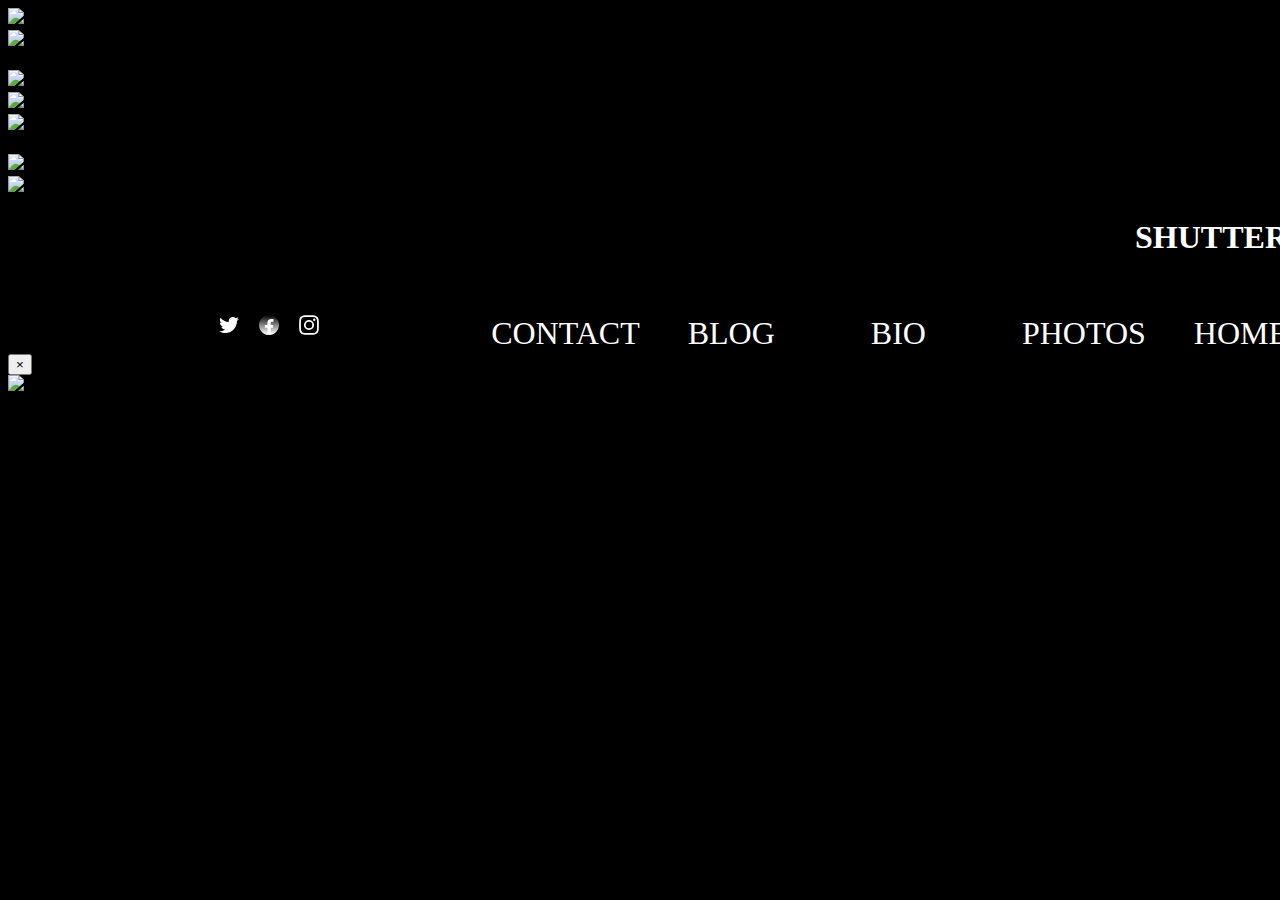
==== CS360Lab3.html @ 371bce8d "Add files via upload" ====
<!doctype html>
<html lang="en">
  <head>
<!--style="width:600px;height:350px;overflow:hidden;margin-left:0px;position:absolute"-->
<!--Images from https://www.cntraveler.com/gallery/15-beautiful-pictures-of-spring-flowers-around-the-world -->
    <meta charset="utf-8">
    <meta name="viewport" content="width=device-width, initial-scale=1">
    <link href="https://cdn.jsdelivr.net/npm/bootstrap@5.2.3/dist/css/bootstrap.min.css" rel="stylesheet" integrity="sha384-rbsA2VBKQhggwzxH7pPCaAqO46MgnOM80zW1RWuH61DGLwZJEdK2Kadq2F9CUG65" crossorigin="anonymous">
    <link rel="stylesheet" type="text/css" href="style.css">
<script src="https://code.jquery.com/jquery-3.3.1.slim.min.js" integrity="sha384-q8i/X+965DzO0rT7abK41JStQIAqVgRVzpbzo5smXKp4YfRvH+8abtTE1Pi6jizo" crossorigin="anonymous"></script>
<script src="https://cdn.jsdelivr.net/npm/popper.js@1.14.7/dist/umd/popper.min.js" integrity="sha384-UO2eT0CpHqdSJQ6hJty5KVphtPhzWj9WO1clHTMGa3JDZwrnQq4sF86dIHNDz0W1" crossorigin="anonymous"></script>
<script src="https://cdn.jsdelivr.net/npm/bootstrap@4.3.1/dist/js/bootstrap.min.js" integrity="sha384-JjSmVgyd0p3pXB1rRibZUAYoIIy6OrQ6VrjIEaFf/nJGzIxFDsf4x0xIM+B07jRM" crossorigin="anonymous"></script>
    <title>CS360Lab3</title>
  </head>
  <body style="background-color:#000000;height:100%;width:100%">
		<div class="container-fluid" style="text-align:left;">
		<div class="row" style="text-align:left;">
			
			<div class="col-10">
			<div class="row-2">
			
				<div class="photo-section min-vh-100" style="position:relative;overflow:hidden;height:100%;width:100%">
					<div class="container-lg g-2" style="overflow:hidden;">
					<div class = "row g-4 row-cols-1 row-cols-sm-2 row-cols-md-2">
						<div class = "col" style="overflow:hidden;">
							<img src="1.png" class="photo" alt="photo-section" style="overflow:hidden; margin:0%">
						</div>
						<div class = "col" style="overflow:hidden;">
							<img src="2.png" class="photo" alt="photo-section" style="overflow:hidden; margin:0%">
						</div>
					</div>
					
					<div>
					&nbsp;
					</div>
					
					<div class = "row g-4 row-cols-1 row-cols-sm-3 row-cols-md-3">
						<div class = "col" style="overflow:hidden;">
							<img src="3.png" class="photo" alt="photo-section" style="overflow:hidden;">
						</div>
						<div class = "col g-4" style="overflow:hidden;">
							<img src="4.png" class="photo" alt="photo-section" style="overflow:hidden;">
						</div>
						<div class = "col" style="overflow:hidden;">
							<img src="5.png" class="photo" alt="photo-section" style="overflow:hidden;">
						</div>
					</div>
					
					<div>
					&nbsp;
					</div>
					
					<div class = "row g-4 row-cols-1 row-cols-sm-2 row-cols-md-2">
						<div class = "col" style="overflow:hidden;">
							<img src="6.png" class="photo" alt="photo-section" style="overflow:hidden; margin:0%">
						</div>
						<div class = "col" style="overflow:hidden;">
							<img src="7.png" class="photo" alt="photo-section" style="overflow:hidden; margin:0%">
						</div>
					</div> 
				</div>
			</div>
			
			</div>
			</div>
			
			<div class="col-2">
					<h1 style="text-align:right;color:#FFFFFF">SHUTTER<br><br></h1>
					<a href="index.html" style="text-decoration:none;font-size:32px;float:right;text-align:right;color:#FFFFFF">&nbsp;&nbsp;&nbsp;&nbsp;&nbsp;&nbsp;HOME<br></a>
					<a href="CS360Lab3.html" style="text-decoration:none;font-size:32px;float:right;text-align:right;color:#FFFFFF">&nbsp;&nbsp;&nbsp;&nbsp;&nbsp;&nbsp;&nbsp;&nbsp;&nbsp;&nbsp;&nbsp;&nbsp;PHOTOS<br></a>
					<a href="BIO.html" style="text-decoration:none;font-size:32px;float:right;text-align:right;color:#FFFFFF">&nbsp;&nbsp;&nbsp;&nbsp;&nbsp;&nbsp;&nbsp;&nbsp;&nbsp;&nbsp;&nbsp;&nbsp;BIO<br></a>
					<a href="BLOG.html" style="text-decoration:none;font-size:32px;float:right;text-align:right;color:#FFFFFF">&nbsp;&nbsp;&nbsp;&nbsp;&nbsp;&nbsp;BLOG<br></a>
					<a href="CONTACT.html" style="text-decoration:none;font-size:32px;float:right;text-align:right;color:#FFFFFF">&nbsp;&nbsp;&nbsp;&nbsp;&nbsp;&nbsp;&nbsp;&nbsp;&nbsp;&nbsp;&nbsp;&nbsp;&nbsp;&nbsp;&nbsp;&nbsp;&nbsp;&nbsp;&nbsp;CONTACT<br></a>
					<img src="Twitter-logo-spacer.svg" width="20" height="20" style="float:right;text-align:right">		
					<a href="CONTACT.html" target="_blank">	<img src="Instagram_simple_icon.svg" width="20" height="20" style="float:right;text-align:right"></a>
					<img src="Twitter-logo-spacer.svg" width="20" height="20" style="float:right;text-align:right">	
					<a href="CONTACT.html" target="_blank">	<img src="2021_Facebook_icon.svg" width="20" height="20" style="float:right;text-align:right"></a>
					<img src="Twitter-logo-spacer.svg" width="20" height="20" style="float:right;text-align:right">	
					<a href="CONTACT.html" target="_blank">	<img src="Twitter-logo.svg" width="20" height="20" style="float:right;text-align:right"></a>
			</div>
			
			</div>
			</div>
			
<!-- taken almost exactly from bootstrap website on modals https://getbootstrap.com/docs/4.0/components/modal/-->
<div class="modal" id="photo-modal" tabindex="-1">
  <div class="modal-dialog modal-dialog-centered modal-lg">
    <div class="modal-content">
      <div class="modal-header">
        <h5 class="modal-title">Modal title</h5>
        <button type="button" class="close" data-dismiss="modal" aria-label="Close">
          <span aria-hidden="true">&times;</span>
        </button>
      </div>
      <div class="modal-body">
         <img src="1.jpg" class="modal-img" alt="modal img">
      </div>
      <div class="modal-footer">
      </div>
    </div>
  </div>
</div>
			
<script src="modal.js"></script>
			
  </body>
</html>
---- style.css ----
html
{
}

img
{
	max-width:100%;
}
  
.photo-section
{
	padding:0px 0;
}
  
.photo
{
	<!--background-color: #FFFFFF;-->
	padding: 0px;
	width: 100%;
	height: 100%;
	cursor: pointer;
}
  
#photo-modal .modal-img{
	width: 100%;
}
  
$grid-breakpoints:
(
	xs: 0,
	sm: 576px,
	md: 768px,
	lg: 992px,
	xl: 1200px,
	xxl: 1400px
);
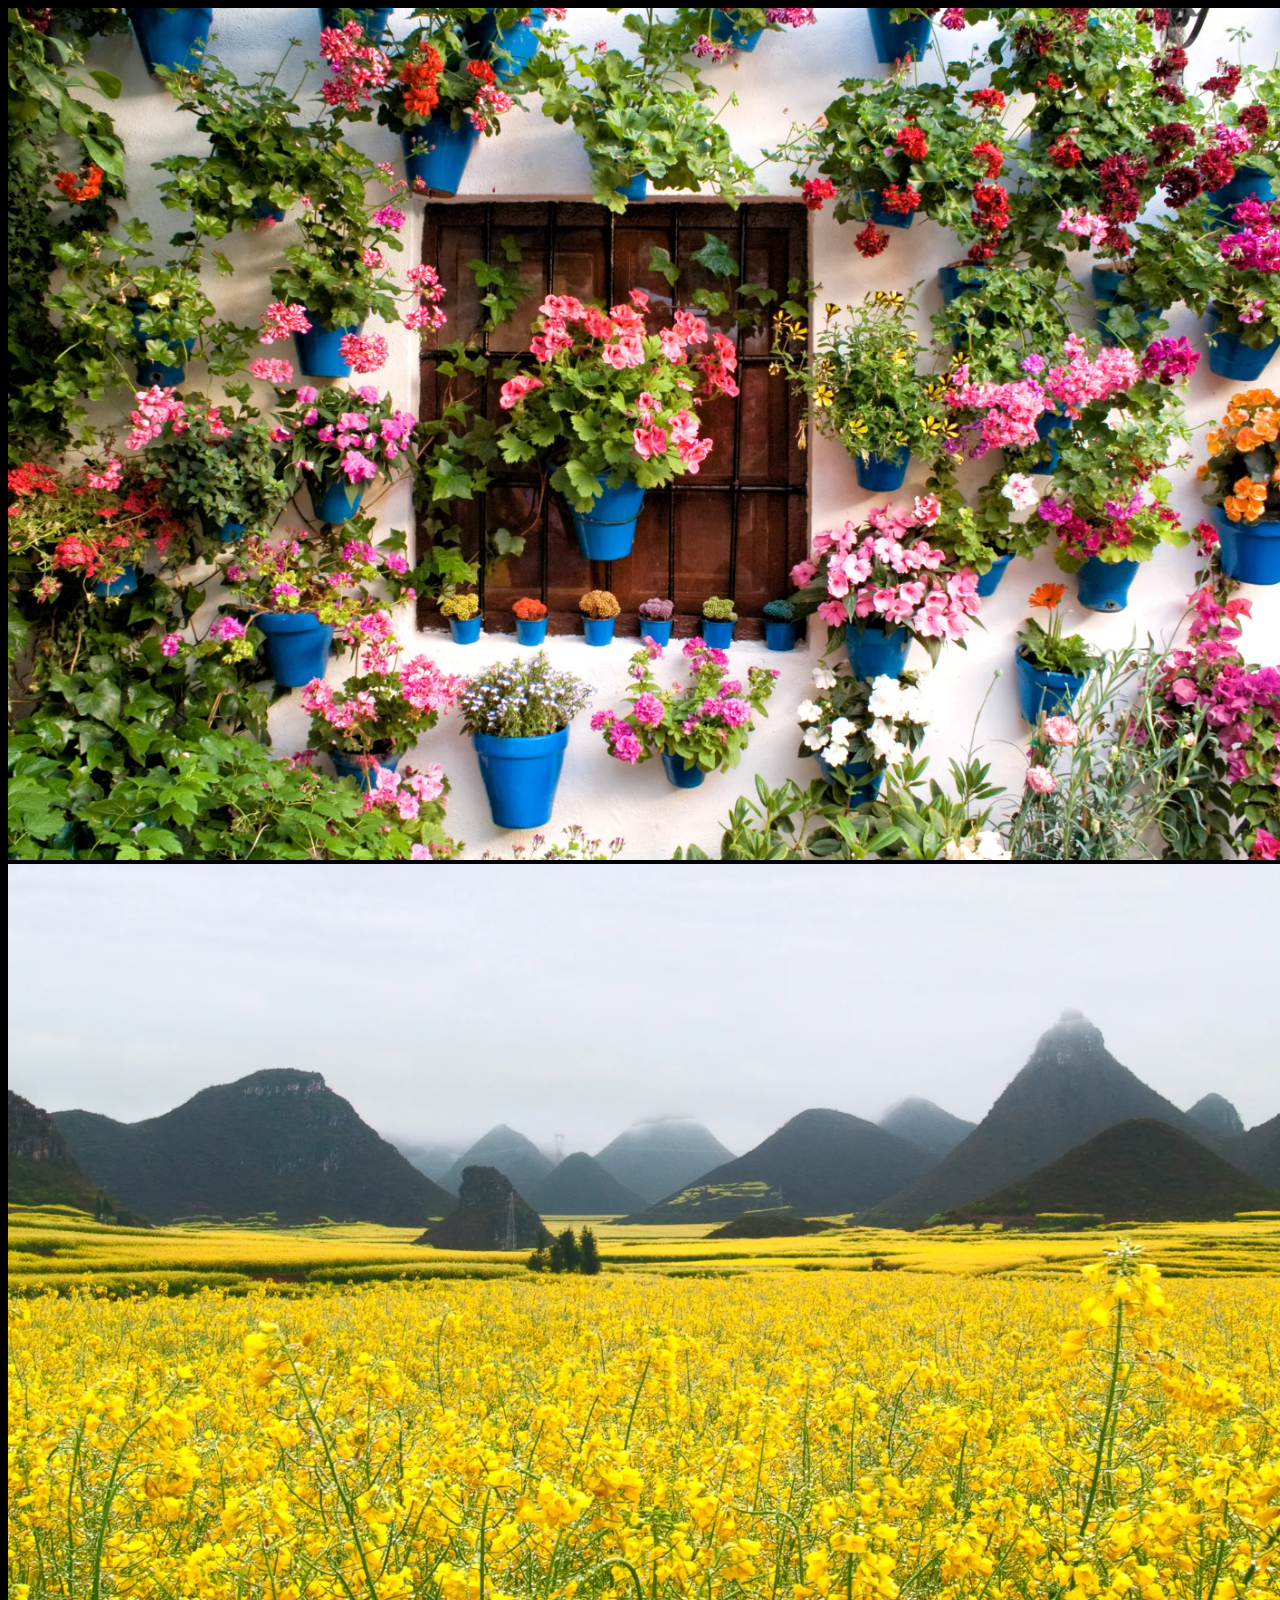
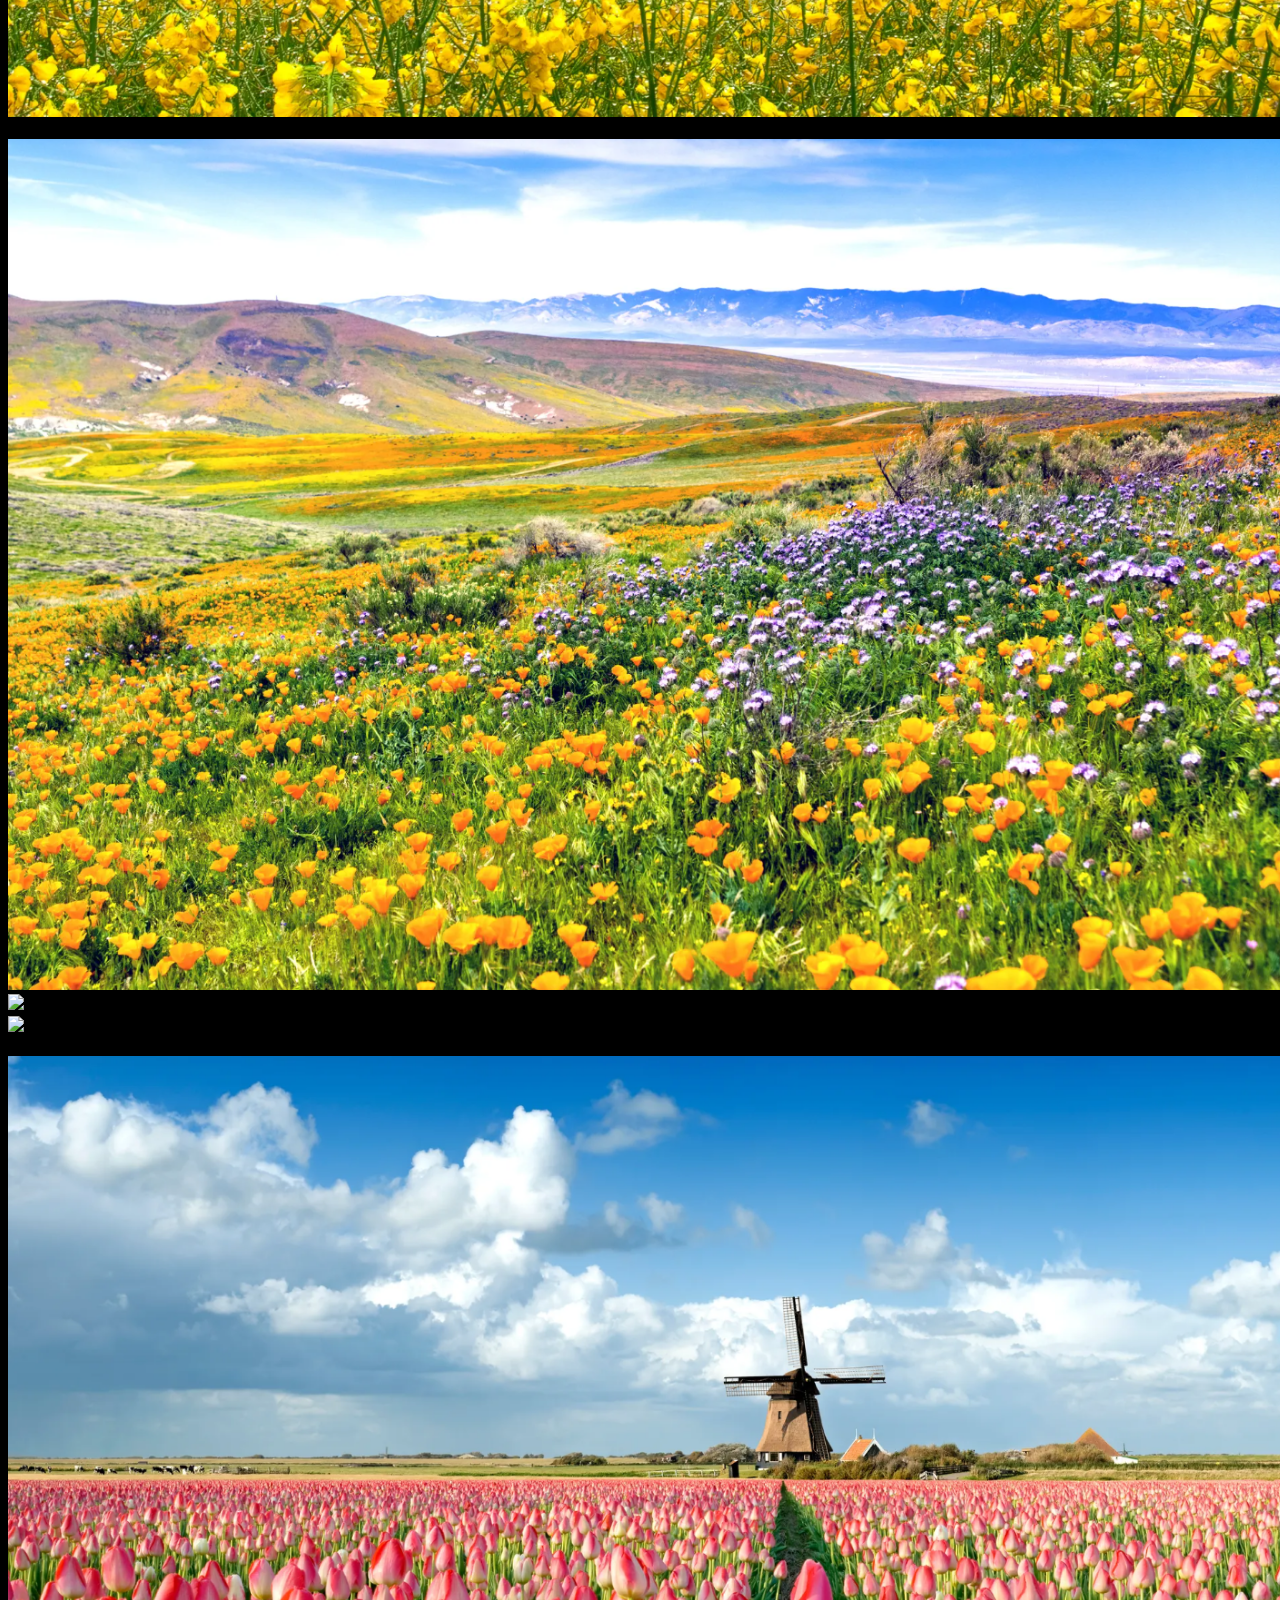
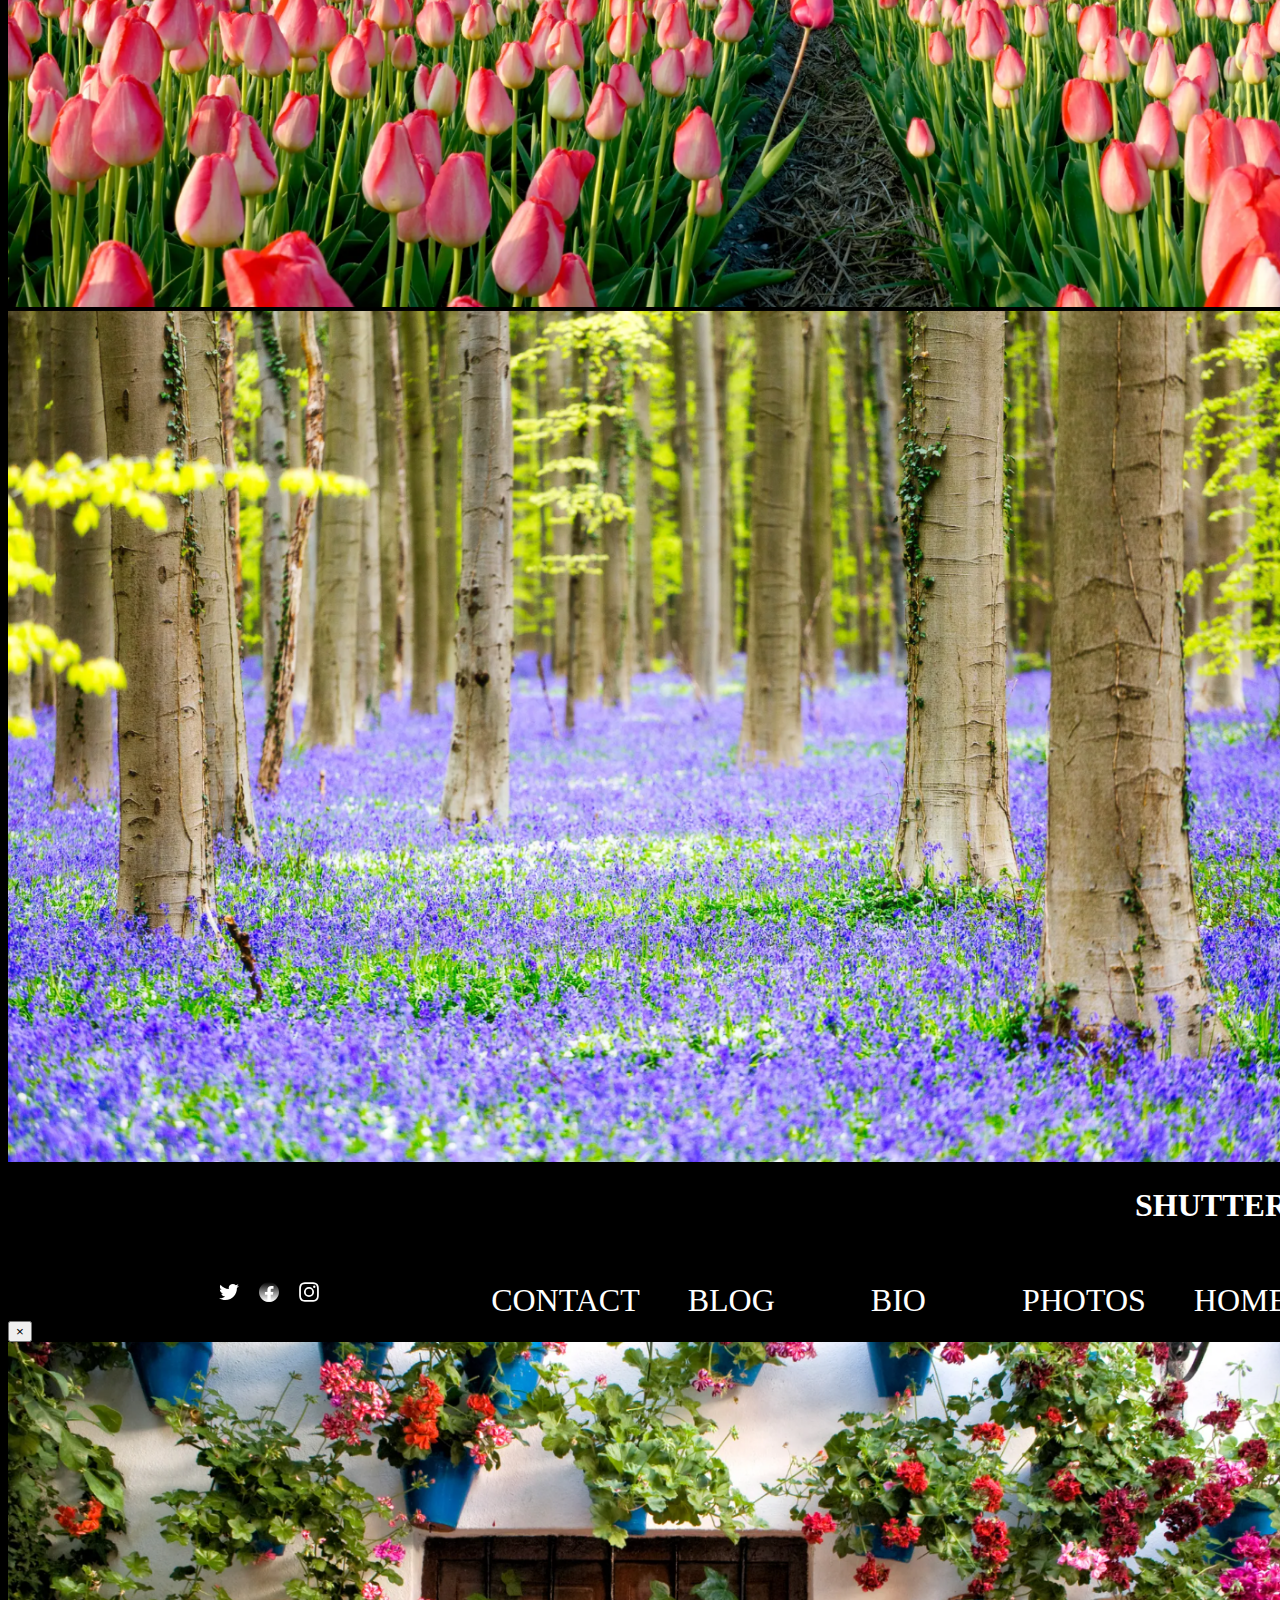
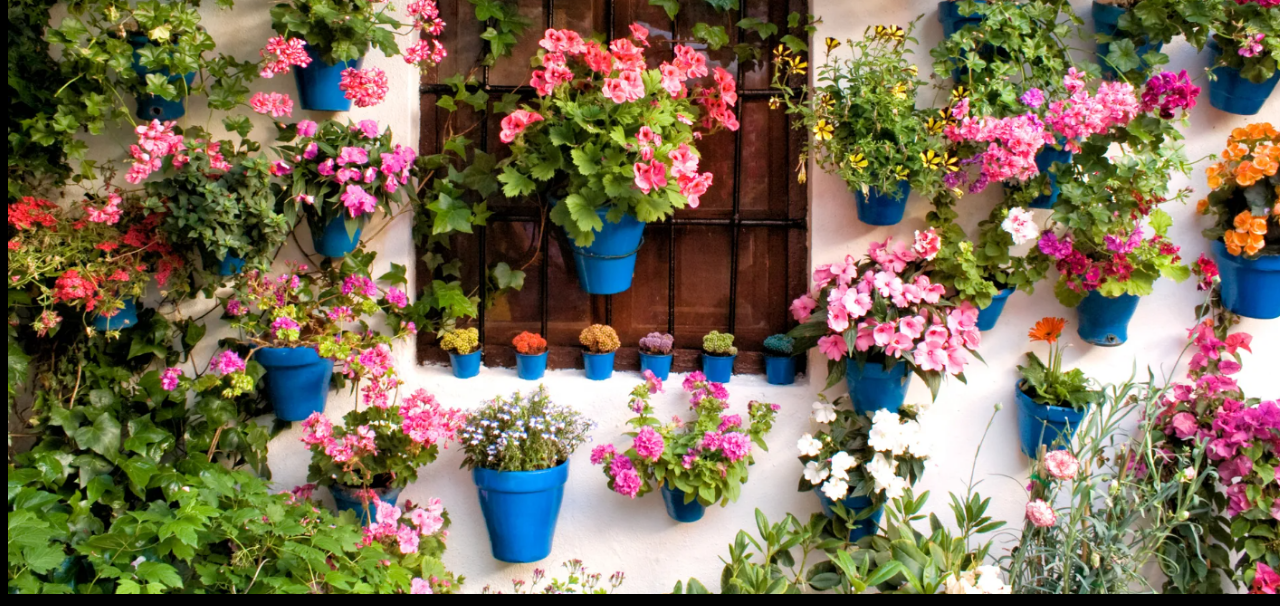
==== commit 7396ff4b: "Update CS360Lab3.html" ====
--- a/CS360Lab3.html
+++ b/CS360Lab3.html
@@ -23,10 +23,10 @@
 					<div class="container-lg g-2" style="overflow:hidden;">
 					<div class = "row g-4 row-cols-1 row-cols-sm-2 row-cols-md-2">
 						<div class = "col" style="overflow:hidden;">
-							<img src="1.png" class="photo" alt="photo-section" style="overflow:hidden; margin:0%">
+							<img src="1.PNG" class="photo" alt="photo-section" style="overflow:hidden; margin:0%">
 						</div>
 						<div class = "col" style="overflow:hidden;">
-							<img src="2.png" class="photo" alt="photo-section" style="overflow:hidden; margin:0%">
+							<img src="2.PNG" class="photo" alt="photo-section" style="overflow:hidden; margin:0%">
 						</div>
 					</div>
 					
@@ -36,13 +36,13 @@
 					
 					<div class = "row g-4 row-cols-1 row-cols-sm-3 row-cols-md-3">
 						<div class = "col" style="overflow:hidden;">
-							<img src="3.png" class="photo" alt="photo-section" style="overflow:hidden;">
+							<img src="3.PNG" class="photo" alt="photo-section" style="overflow:hidden;">
 						</div>
 						<div class = "col g-4" style="overflow:hidden;">
-							<img src="4.png" class="photo" alt="photo-section" style="overflow:hidden;">
+							<img src="4.PNG" class="photo" alt="photo-section" style="overflow:hidden;">
 						</div>
 						<div class = "col" style="overflow:hidden;">
-							<img src="5.png" class="photo" alt="photo-section" style="overflow:hidden;">
+							<img src="5.PNG" class="photo" alt="photo-section" style="overflow:hidden;">
 						</div>
 					</div>
 					
@@ -52,10 +52,10 @@
 					
 					<div class = "row g-4 row-cols-1 row-cols-sm-2 row-cols-md-2">
 						<div class = "col" style="overflow:hidden;">
-							<img src="6.png" class="photo" alt="photo-section" style="overflow:hidden; margin:0%">
+							<img src="6.PNG" class="photo" alt="photo-section" style="overflow:hidden; margin:0%">
 						</div>
 						<div class = "col" style="overflow:hidden;">
-							<img src="7.png" class="photo" alt="photo-section" style="overflow:hidden; margin:0%">
+							<img src="7.PNG" class="photo" alt="photo-section" style="overflow:hidden; margin:0%">
 						</div>
 					</div> 
 				</div>
@@ -93,7 +93,7 @@
         </button>
       </div>
       <div class="modal-body">
-         <img src="1.jpg" class="modal-img" alt="modal img">
+         <img src="1.PNG" class="modal-img" alt="modal img">
       </div>
       <div class="modal-footer">
       </div>
@@ -104,4 +104,4 @@
 <script src="modal.js"></script>
 			
   </body>
-</html>+</html>
